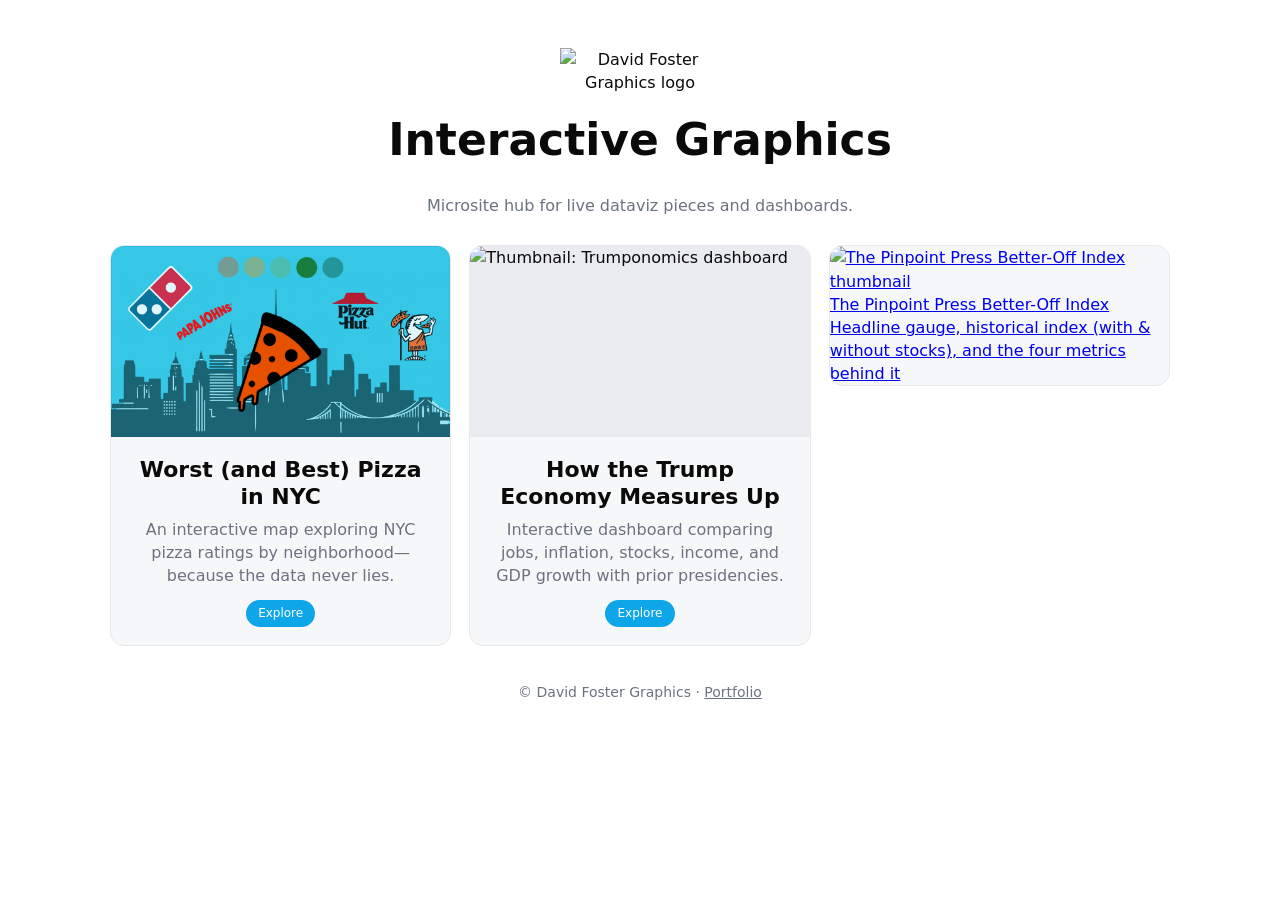
==== index.html @ 5c1b755c "Update index.html" ====
<!doctype html>
<html lang="en">
<head>
  <meta charset="utf-8" />
  <meta name="viewport" content="width=device-width,initial-scale=1" />
  <title>Interactive Graphics · David Foster Graphics</title>

  <!-- Canonical -->
  <link rel="canonical" href="https://viz.davidfostergraphics.com/">

  <!-- Open Graph -->
  <meta property="og:type" content="website">
  <meta property="og:site_name" content="David Foster Graphics">
  <meta property="og:title" content="Interactive Graphics · David Foster Graphics">
  <meta property="og:description" content="A clean hub for my live, interactive data visualizations and dashboards.">
  <meta property="og:url" content="https://viz.davidfostergraphics.com/">
  <meta property="og:image" content="https://viz.davidfostergraphics.com/assets/og/dfg-og.jpg?v=1">
  <meta property="og:image:width" content="1200">
  <meta property="og:image:height" content="630">

  <!-- Twitter / X -->
  <meta name="twitter:card" content="summary_large_image">
  <meta name="twitter:title" content="Interactive Graphics · David Foster Graphics">
  <meta name="twitter:description" content="A clean hub for my live, interactive data visualizations and dashboards.">
  <meta name="twitter:image" content="https://viz.davidfostergraphics.com/assets/og/dfg-og.jpg?v=1">

  <link rel="preconnect" href="https://public.flourish.studio" crossorigin>
  <style>
    :root{
      --bg:#fff; --ink:#0A0A0A; --muted:#6b7280; --card:#f6f7f9; --pill:#0ea5e9; --stroke:#e6e8eb;
    }
    *{box-sizing:border-box}
    html,body{margin:0;background:var(--bg);color:var(--ink);font:16px/1.45 system-ui,-apple-system,Segoe UI,Roboto,"Helvetica Neue",Arial,"Noto Sans","Apple Color Emoji","Segoe UI Emoji"}
    .wrap{max-width:1100px;margin:48px auto 60px;padding:0 20px}

    /* Header centered + bigger logo */
    header{
      display:flex; flex-direction:column; align-items:center; text-align:center;
      gap:14px; margin-bottom:28px;
    }
    header img{
      width:clamp(80px,14vw,160px); height:auto; object-fit:contain; display:block;
    }
    h1{font-size:clamp(28px,4.2vw,44px);margin:0}
    p.deck{color:var(--muted);margin:.5rem 0 0}

    /* Grid of cards */
    .grid{display:grid;grid-template-columns:repeat(auto-fit,minmax(300px,1fr));gap:18px;align-items:start}
    .card{
      background:var(--card);border-radius:14px;border:1px solid var(--stroke);
      overflow:hidden; transition:transform .12s ease, box-shadow .12s ease;
    }
    .card:hover{transform:translateY(-2px); box-shadow:0 6px 18px rgba(0,0,0,.06)}
    .card a{display:block;text-decoration:none;color:inherit}

    /* Thumbnail block */
    .thumb{
      width:100%;
      aspect-ratio: 16 / 9;
      background:#e9ebef;
      display:flex; align-items:center; justify-content:center;
      overflow:hidden;
    }
    .thumb img{
      width:100%; height:100%; object-fit:cover; display:block;
    }
    .card-body{
      padding:16px 18px 18px;
      text-align:center;
    }
    .card h3{
      margin:.25rem 0 .5rem;
      font-size:clamp(18px, 2.2vw, 22px);
      line-height:1.2;
    }
    .card p{
      margin:0 auto;
      color:var(--muted);
      font-size:clamp(14px, 1.8vw, 16px);
      max-width:48ch;
    }
    .pill{
      display:inline-block;font-size:12px;color:#fff;background:var(--pill);
      border-radius:999px;padding:5px 12px;margin-top:12px
    }

    footer{margin:36px 0 0;color:var(--muted);font-size:14px;text-align:center}
    footer a{color:inherit}
  </style>
</head>
<body>
  <div class="wrap">
    <header>
      <img src="assets/DFG%20WORDMARK%202-line%202%20K-O%20PIE_TRANSP.png" alt="David Foster Graphics logo" />
      <h1>Interactive Graphics</h1>
      <p class="deck">Microsite hub for live dataviz pieces and dashboards.</p>
    </header>

    <section class="grid">
      <!-- Card 1: NYC Pizza -->
<div class="card">
  <a href="nyc-pizza/">
    <div class="thumb">
      <img
        src="assets/WORST_NYC_PIZZA_OPENER_1.gif"
        alt="Animated thumbnail: Worst NYC Pizza ratings map"
        loading="eager"
      />
    </div>
    <div class="card-body">
      <h3>Worst (and Best) Pizza in NYC</h3>
      <p>An interactive map exploring NYC pizza ratings by neighborhood—because the data never lies.</p>
      <span class="pill">Explore</span>
    </div>
  </a>
</div>

      <!-- Card 1: Trumponomics -->
      <div class="card">
        <a href="trumponomics/">
          <div class="thumb">
            <img src="assets/trumponomics-thumb.png" alt="Thumbnail: Trumponomics dashboard" />
          </div>
          <div class="card-body">
            <h3>How the Trump Economy Measures Up</h3>
            <p>Interactive dashboard comparing jobs, inflation, stocks, income, and GDP growth with prior presidencies.</p>
            <span class="pill">Explore</span>
          </div>
        </a>
      </div>

      <a class="card" href="./better-off-index/">
  <img
    src="./assets/thumbs/Better-Off Index Gauge thumbnail.png"
    alt="The Pinpoint Press Better-Off Index thumbnail"
    loading="lazy"
  >
  <div class="meta">
    <div class="title">The Pinpoint Press Better-Off Index</div>
    <div class="desc">
      Headline gauge, historical index (with &amp; without stocks), and the four metrics behind it
    </div>
  </div>
</a>
    </section>

    <footer>
      © David Foster Graphics · <a href="https://davidfostergraphics.com" target="_blank" rel="noopener">Portfolio</a>
    </footer>
  </div>
</body>
</html>
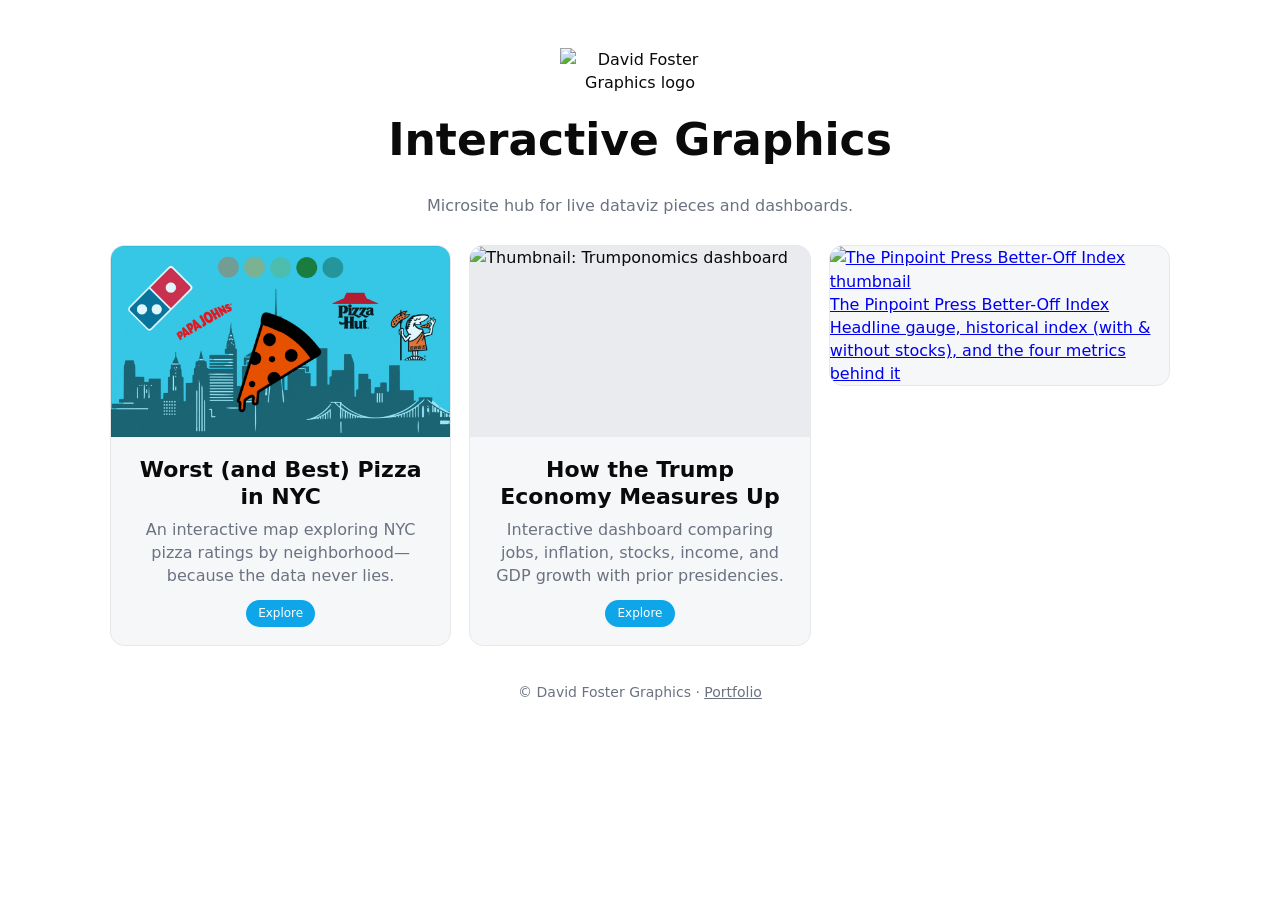
==== commit e6f590df: "Update index.html" ====
--- a/index.html
+++ b/index.html
@@ -129,7 +129,7 @@
         </a>
       </div>
 
-      <a class="card" href="./better-off-index/">
+  <a class="card" href="./better-off-index/">
   <img
     src="./assets/thumbs/Better-Off Index Gauge thumbnail.png"
     alt="The Pinpoint Press Better-Off Index thumbnail"
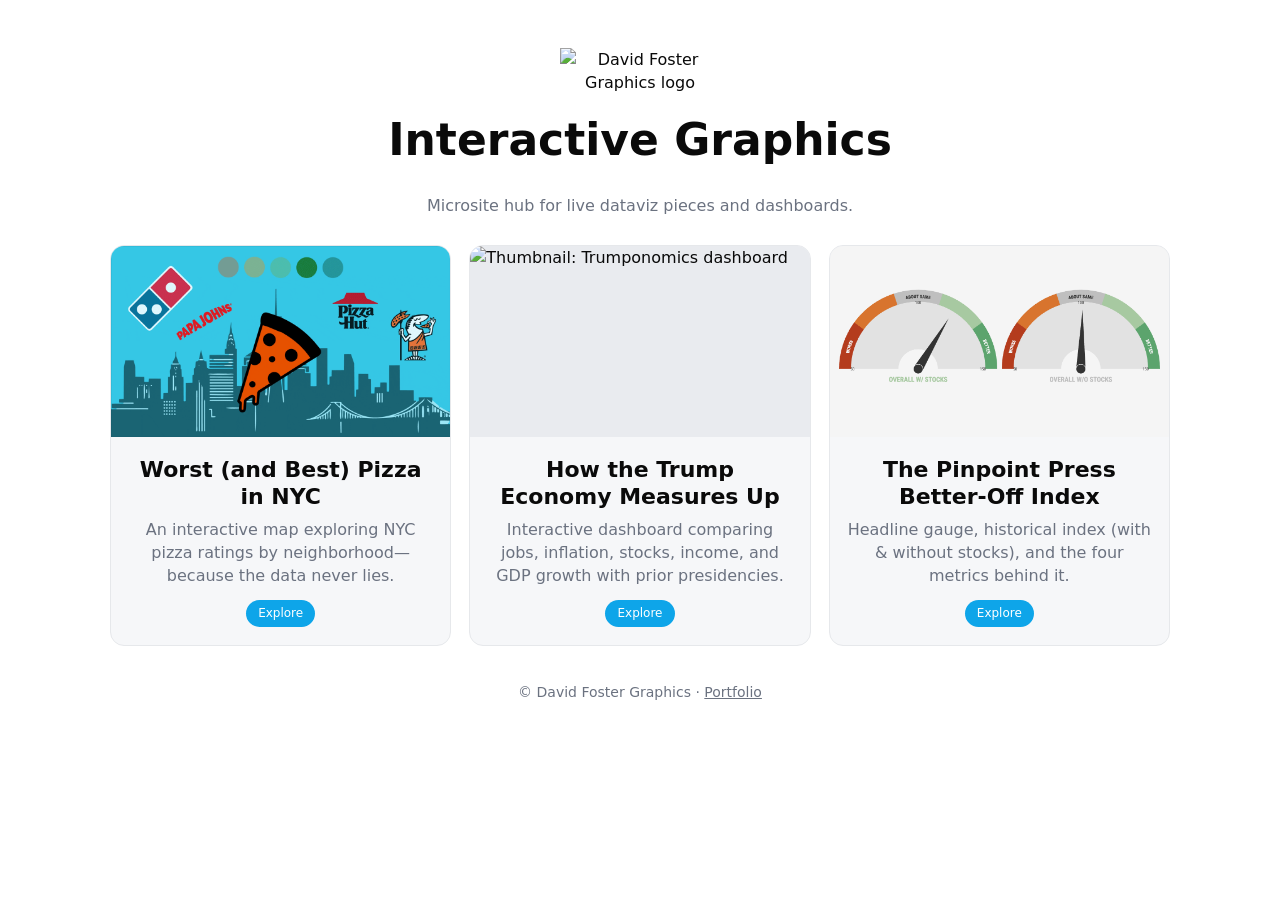
==== commit c38d3edc: "Update index.html" ====
--- a/index.html
+++ b/index.html
@@ -129,19 +129,23 @@
         </a>
       </div>
 
-  <a class="card" href="./better-off-index/">
-  <img
-    src="./assets/thumbs/Better-Off Index Gauge thumbnail.png"
-    alt="The Pinpoint Press Better-Off Index thumbnail"
-    loading="lazy"
-  >
-  <div class="meta">
-    <div class="title">The Pinpoint Press Better-Off Index</div>
-    <div class="desc">
-      Headline gauge, historical index (with &amp; without stocks), and the four metrics behind it
+  <!-- Card 3: Better-Off Index -->
+<div class="card">
+  <a href="better-off-index/">
+    <div class="thumb">
+      <img
+        src="assets/Better-Off%20Index%20Gauge%20thumbnail.png"
+        alt="Thumbnail: The Pinpoint Press Better-Off Index gauge"
+        loading="lazy"
+      />
     </div>
-  </div>
-</a>
+    <div class="card-body">
+      <h3>The Pinpoint Press Better-Off Index</h3>
+      <p>Headline gauge, historical index (with &amp; without stocks), and the four metrics behind it.</p>
+      <span class="pill">Explore</span>
+    </div>
+  </a>
+</div>
     </section>
 
     <footer>
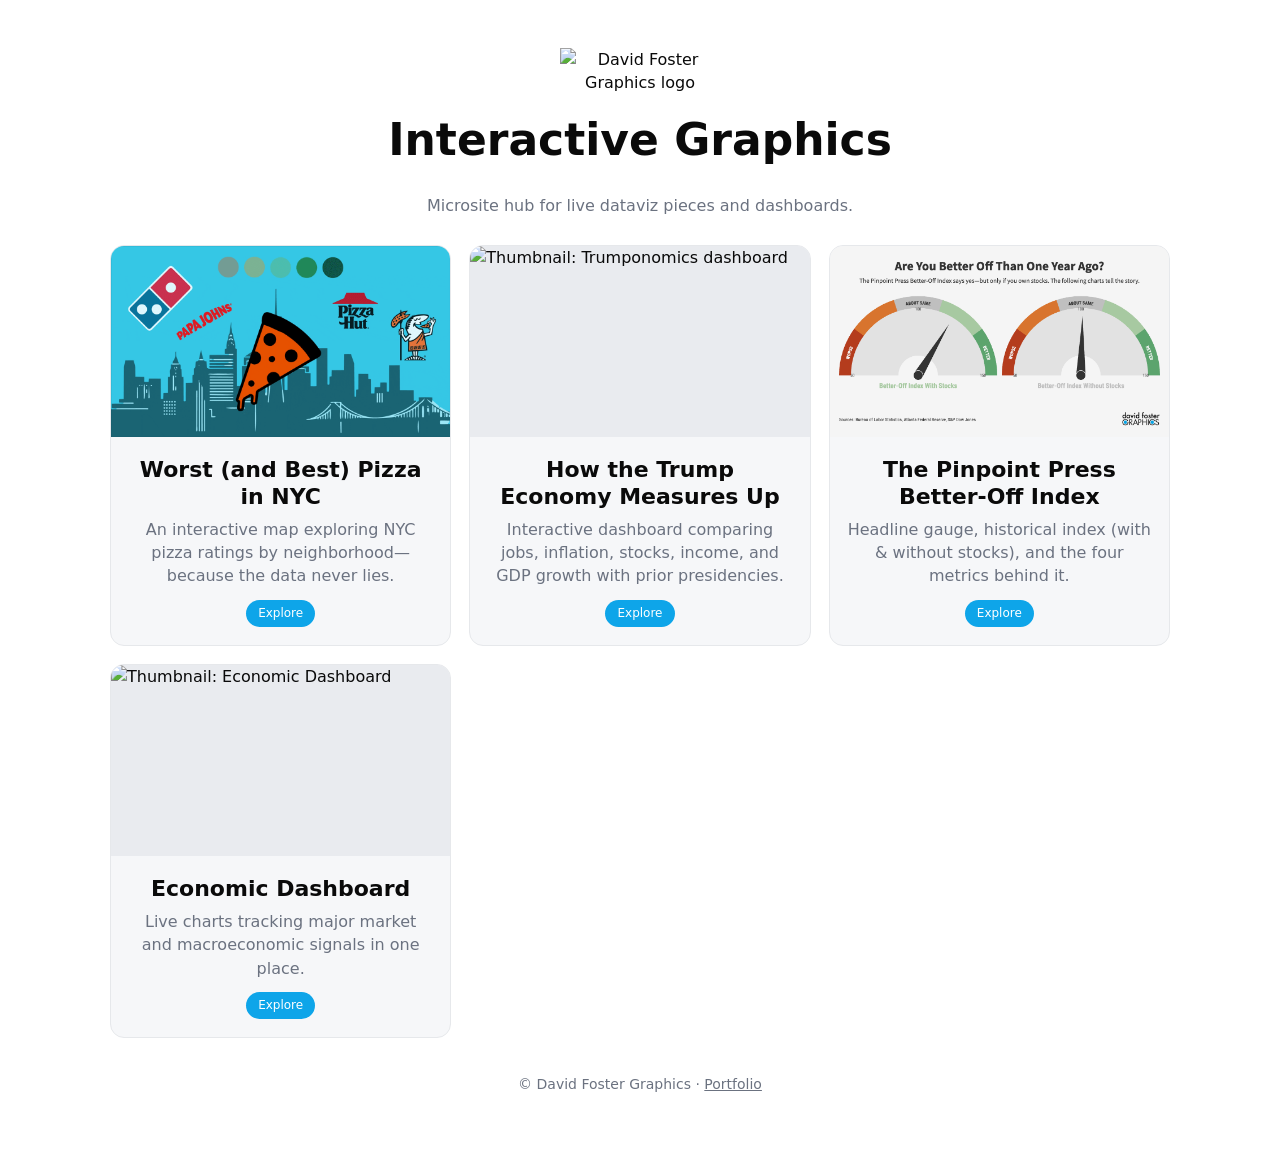
==== commit f54d4f1b: "Update index.html" ====
--- a/index.html
+++ b/index.html
@@ -146,6 +146,23 @@
     </div>
   </a>
 </div>
+      <!-- Card 4: Economic Dashboard -->
+<div class="card">
+  <a href="economic-dashboard/">
+    <div class="thumb">
+      <img
+        src="assets/economic-dashboard-thumb.jpg"
+        alt="Thumbnail: Economic Dashboard"
+        loading="lazy"
+      />
+    </div>
+    <div class="card-body">
+      <h3>Economic Dashboard</h3>
+      <p>Live charts tracking major market and macroeconomic signals in one place.</p>
+      <span class="pill">Explore</span>
+    </div>
+  </a>
+</div>
     </section>
 
     <footer>
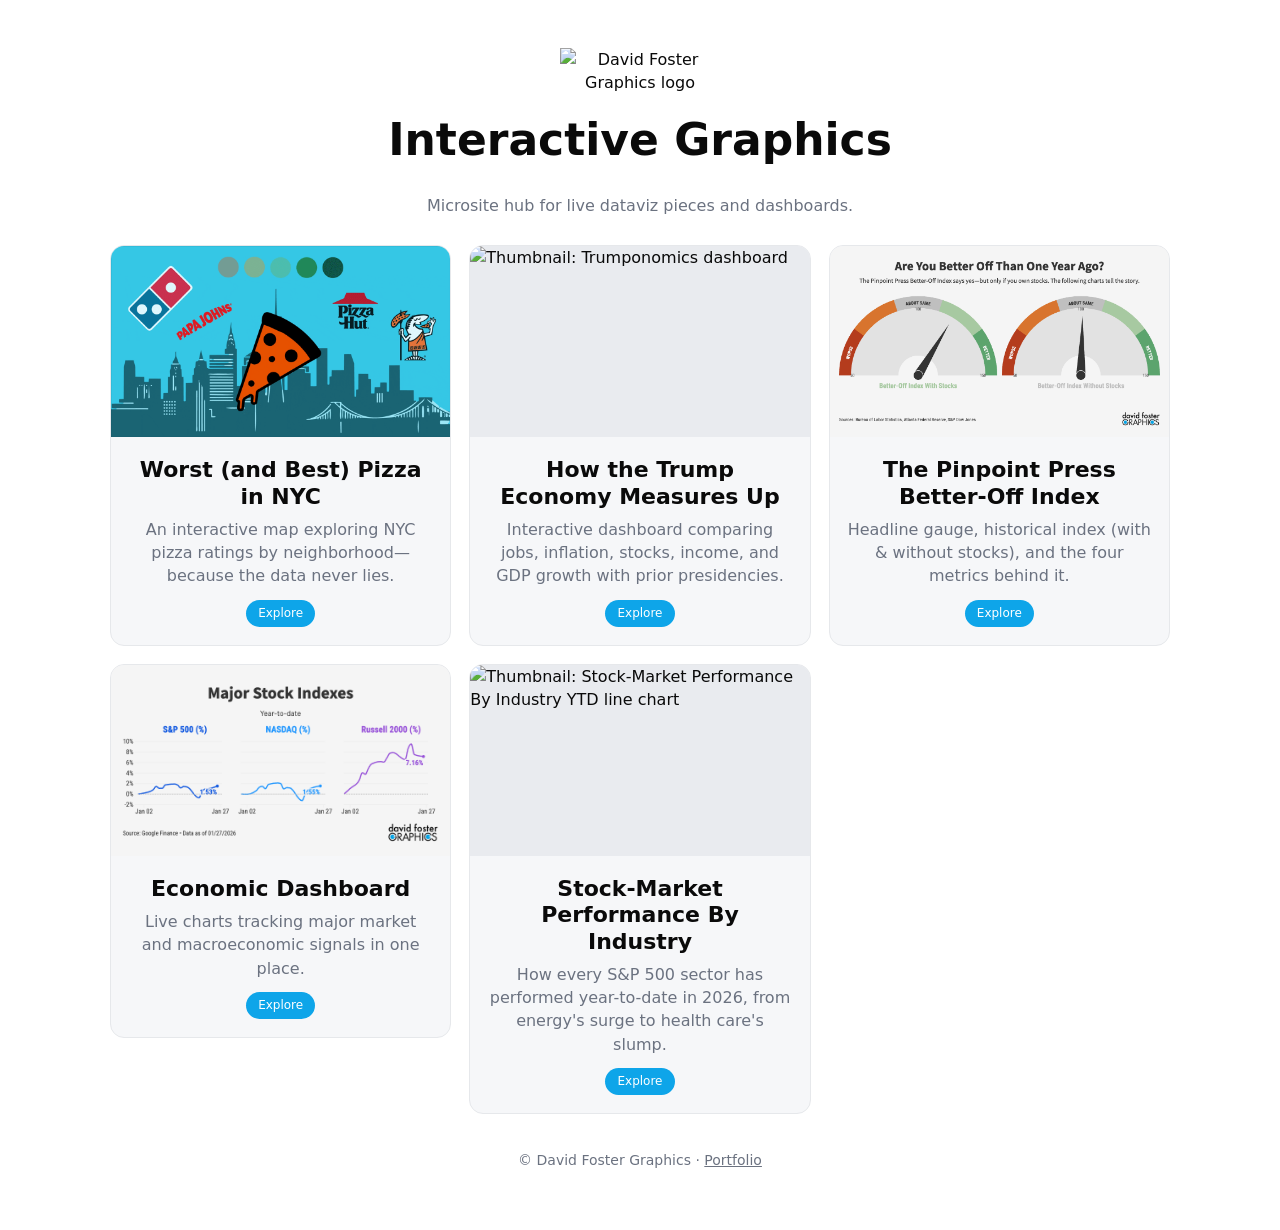
==== commit 97619e39: "Update index.html" ====
--- a/index.html
+++ b/index.html
@@ -151,7 +151,7 @@
   <a href="economic-dashboard/">
     <div class="thumb">
       <img
-        src="assets/economic-dashboard-thumb.jpg"
+        src="assets/economic-dashboard-thumb.png"
         alt="Thumbnail: Economic Dashboard"
         loading="lazy"
       />
@@ -163,6 +163,23 @@
     </div>
   </a>
 </div>
+      <!-- Card: Stock-Market Performance By Industry -->
+      <div class="card">
+        <a href="stock-market-by-sector/">
+          <div class="thumb">
+            <img
+              src="https://public.flourish.studio/visualisation/28806076/thumbnail"
+              alt="Thumbnail: Stock-Market Performance By Industry YTD line chart"
+              loading="lazy"
+            />
+          </div>
+          <div class="card-body">
+            <h3>Stock-Market Performance By Industry</h3>
+            <p>How every S&amp;P 500 sector has performed year-to-date in 2026, from energy's surge to health care's slump.</p>
+            <span class="pill">Explore</span>
+          </div>
+        </a>
+      </div>
     </section>
 
     <footer>
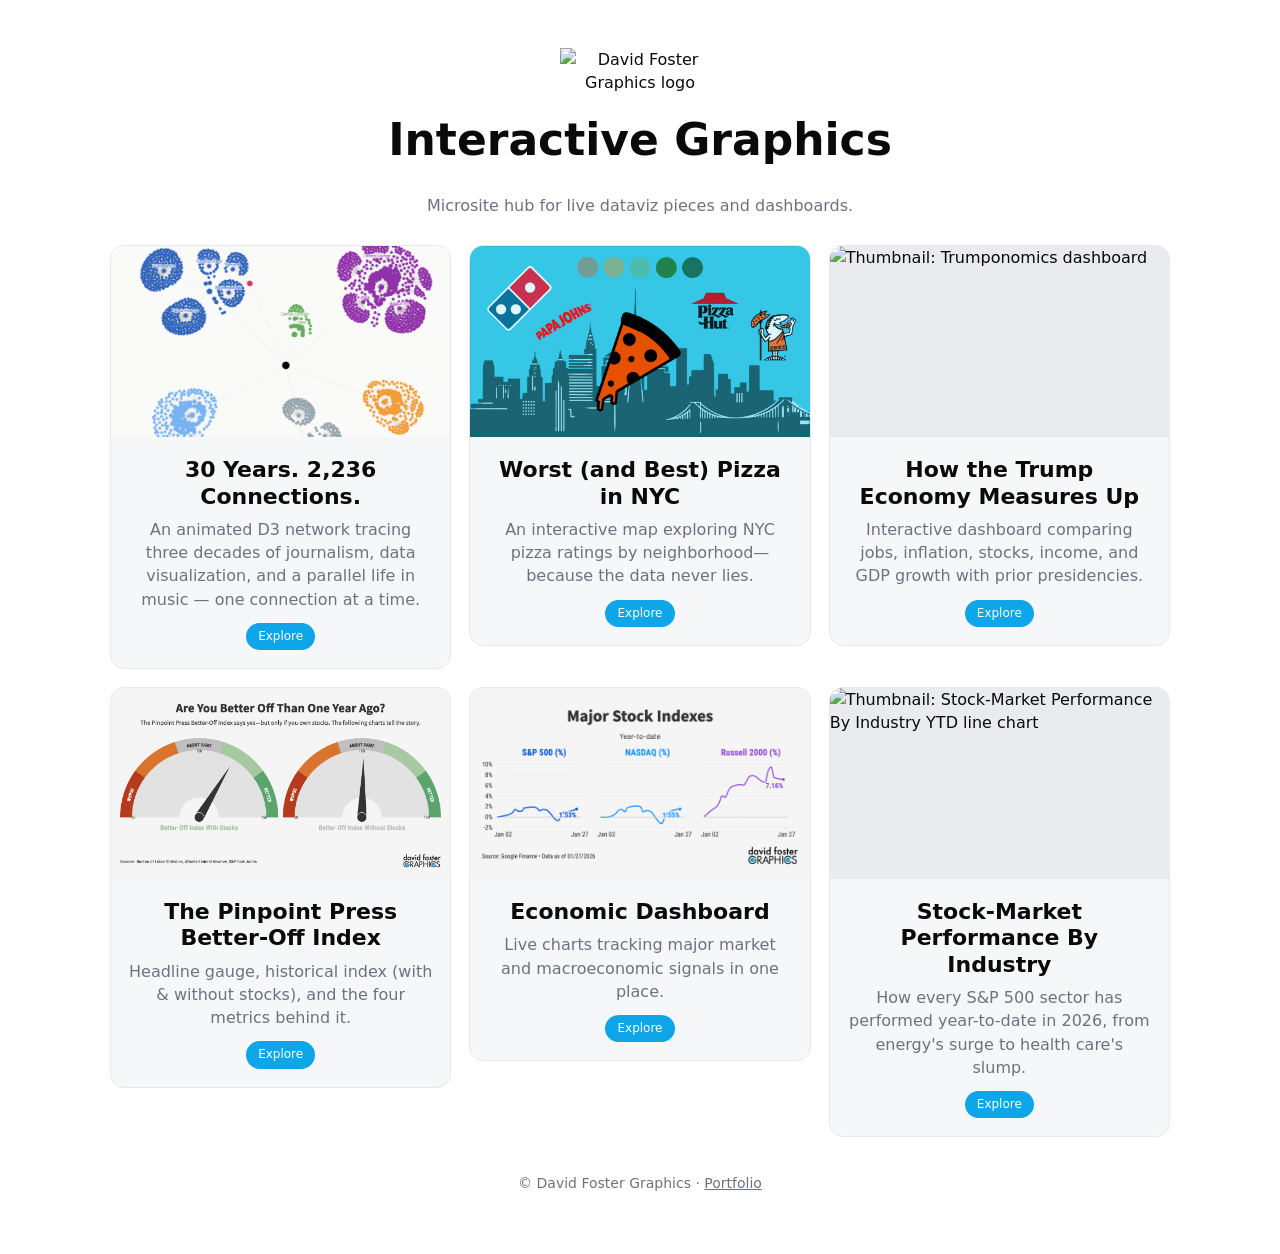
==== commit b2d209af: "linkedin-network-add-to-site" ====
--- a/index.html
+++ b/index.html
@@ -97,6 +97,24 @@
     </header>
 
     <section class="grid">
+      <!-- Card: LinkedIn Network -->
+      <div class="card">
+        <a href="linkedin-network/">
+          <div class="thumb">
+            <img
+              src="assets/linkedin-network-thumb.png"
+              alt="Animated network visualization of 30 years of LinkedIn connections"
+              loading="eager"
+            />
+          </div>
+          <div class="card-body">
+            <h3>30 Years. 2,236 Connections.</h3>
+            <p>An animated D3 network tracing three decades of journalism, data visualization, and a parallel life in music — one connection at a time.</p>
+            <span class="pill">Explore</span>
+          </div>
+        </a>
+      </div>
+
       <!-- Card 1: NYC Pizza -->
 <div class="card">
   <a href="nyc-pizza/">
@@ -187,4 +205,4 @@
     </footer>
   </div>
 </body>
-</html>
+</html>
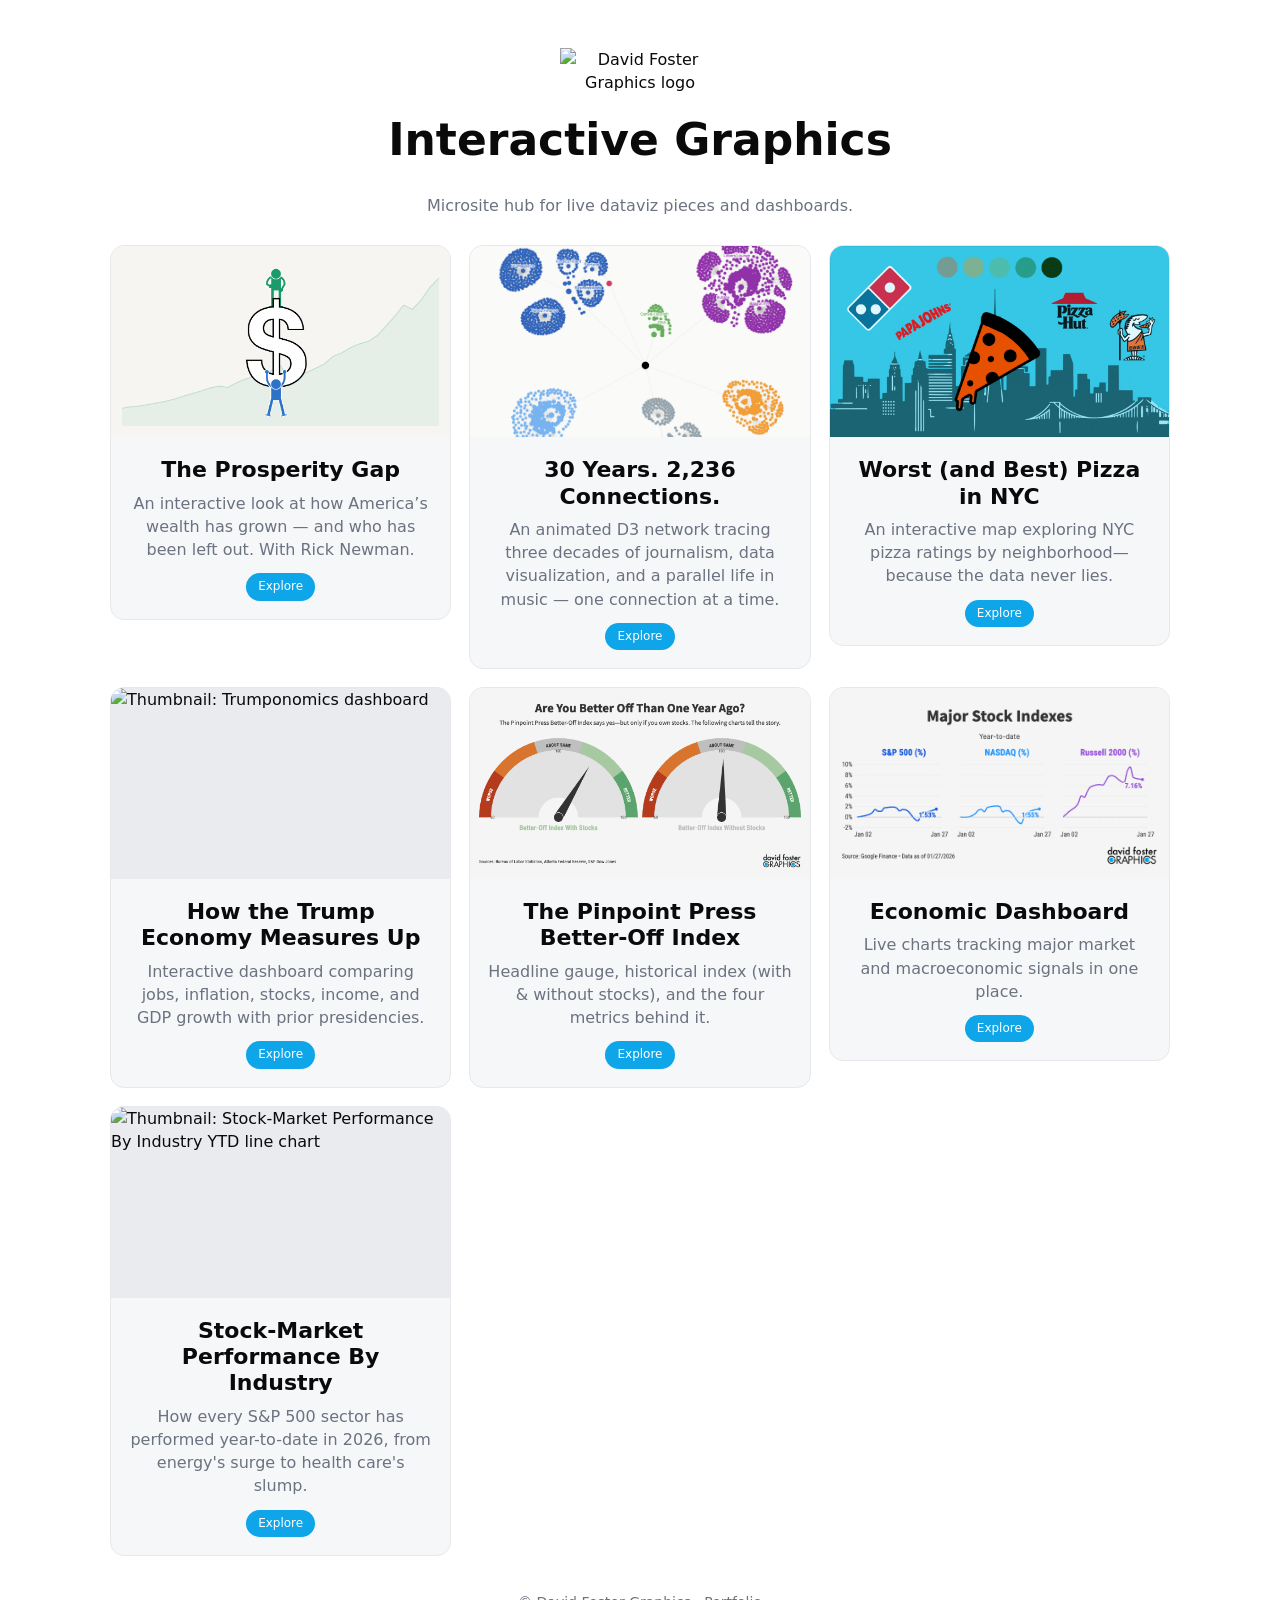
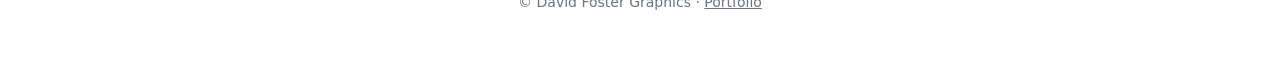
==== commit 1badbe03: "interactive-site-main-page-5-26-26" ====
--- a/index.html
+++ b/index.html
@@ -97,6 +97,24 @@
     </header>
 
     <section class="grid">
+      <!-- Card: The Prosperity Gap -->
+      <div class="card">
+        <a href="prosperity-gap/">
+          <div class="thumb">
+            <img
+              src="assets/prosperity-gap-thumb.png"
+              alt="The Prosperity Gap — interactive scrollytelling piece on US wealth inequality"
+              loading="eager"
+            />
+          </div>
+          <div class="card-body">
+            <h3>The Prosperity Gap</h3>
+            <p>An interactive look at how America&rsquo;s wealth has grown — and who has been left out. With Rick Newman.</p>
+            <span class="pill">Explore</span>
+          </div>
+        </a>
+      </div>
+
       <!-- Card: LinkedIn Network -->
       <div class="card">
         <a href="linkedin-network/">
